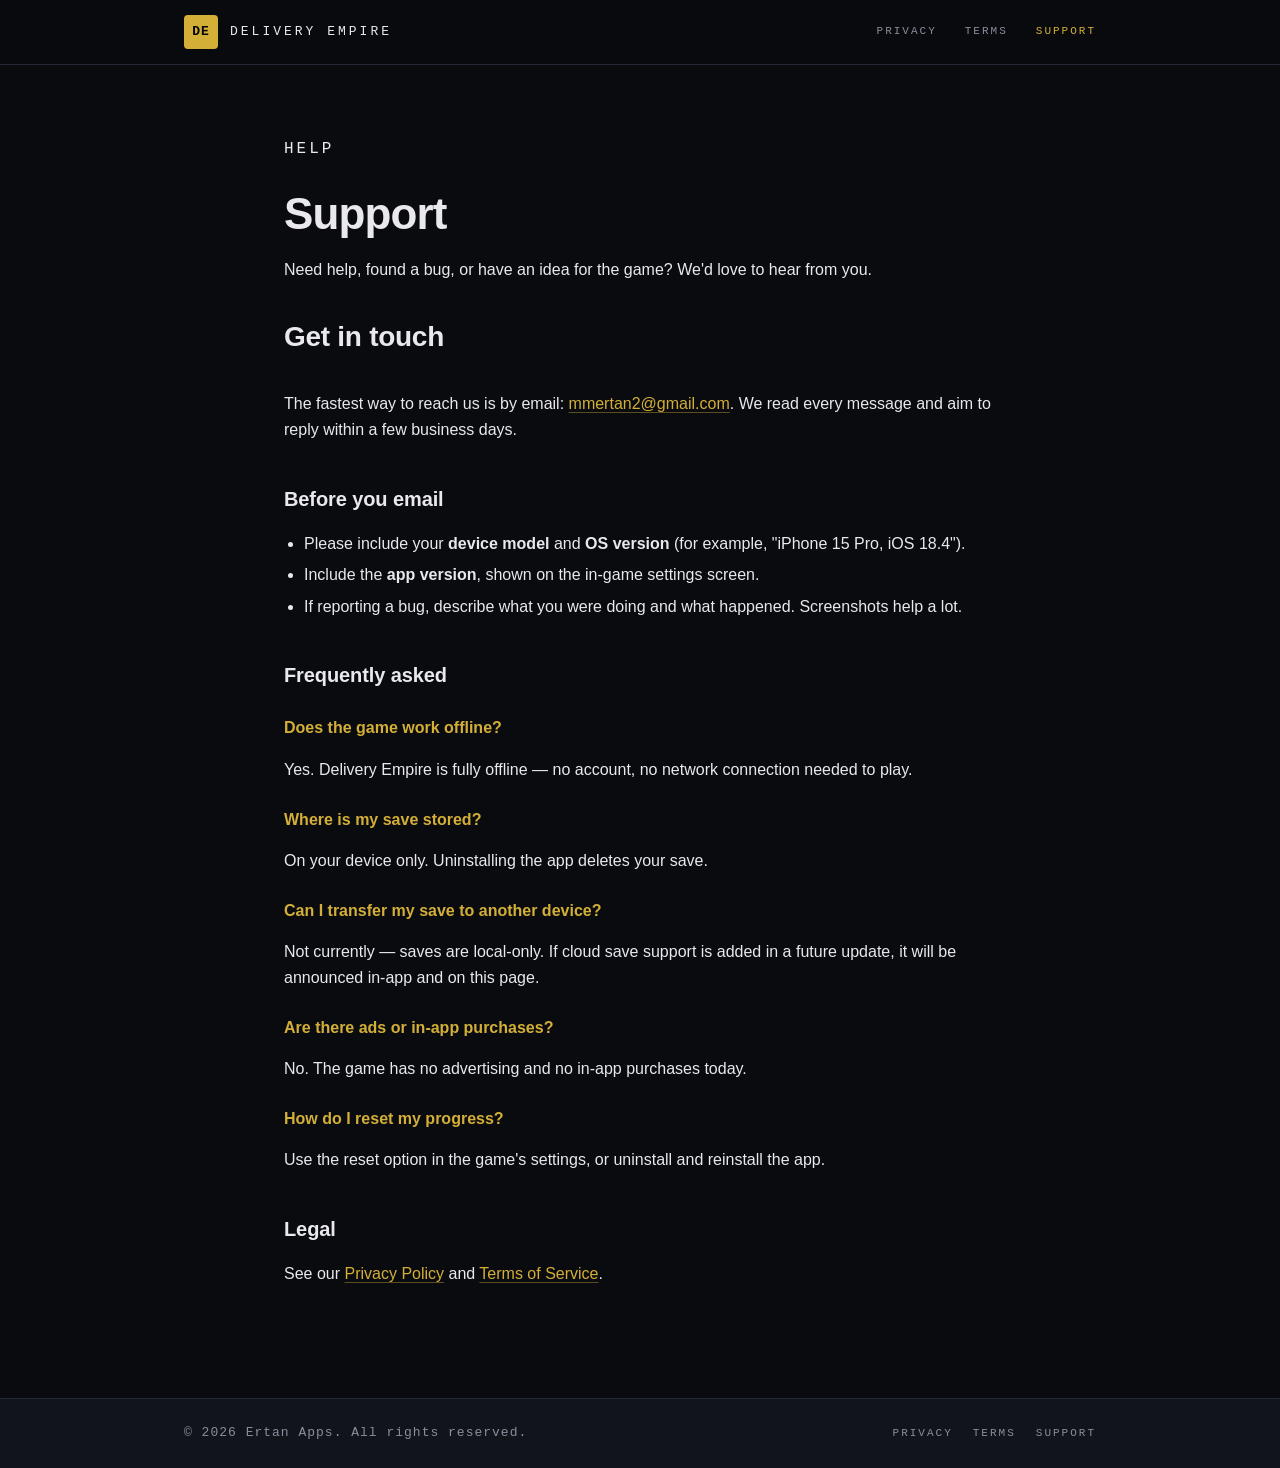
==== support.html @ a55fd9c7 "Initial site: landing, privacy, terms, support" ====
<!DOCTYPE html>
<html lang="en">
<head>
<meta charset="UTF-8">
<meta name="viewport" content="width=device-width, initial-scale=1.0">
<meta name="description" content="Support and contact for Delivery Empire.">
<title>Support — Delivery Empire</title>
<link rel="stylesheet" href="style.css">
</head>
<body>
<header class="site-header">
  <div class="container header-row">
    <a class="brand" href="index.html">
      <span class="brand-mark">DE</span>
      <span class="brand-name">DELIVERY&nbsp;EMPIRE</span>
    </a>
    <nav class="site-nav">
      <a href="privacy.html">Privacy</a>
      <a href="terms.html">Terms</a>
      <a href="support.html" class="active">Support</a>
    </nav>
  </div>
</header>

<main>
  <article class="doc container">
    <p class="eyebrow">HELP</p>
    <h1>Support</h1>
    <p class="lede">
      Need help, found a bug, or have an idea for the game? We'd love to
      hear from you.
    </p>

    <h2>Get in touch</h2>
    <p>
      The fastest way to reach us is by email:
      <a href="mailto:mmertan2@gmail.com">mmertan2@gmail.com</a>.
      We read every message and aim to reply within a few business days.
    </p>

    <h2>Before you email</h2>
    <ul>
      <li>Please include your <strong>device model</strong> and
          <strong>OS version</strong> (for example, "iPhone 15 Pro, iOS 18.4").</li>
      <li>Include the <strong>app version</strong>, shown on the in-game
          settings screen.</li>
      <li>If reporting a bug, describe what you were doing and what
          happened. Screenshots help a lot.</li>
    </ul>

    <h2>Frequently asked</h2>

    <h3>Does the game work offline?</h3>
    <p>Yes. Delivery Empire is fully offline — no account, no network
       connection needed to play.</p>

    <h3>Where is my save stored?</h3>
    <p>On your device only. Uninstalling the app deletes your save.</p>

    <h3>Can I transfer my save to another device?</h3>
    <p>Not currently — saves are local-only. If cloud save support is added
       in a future update, it will be announced in-app and on this page.</p>

    <h3>Are there ads or in-app purchases?</h3>
    <p>No. The game has no advertising and no in-app purchases today.</p>

    <h3>How do I reset my progress?</h3>
    <p>Use the reset option in the game's settings, or uninstall and
       reinstall the app.</p>

    <h2>Legal</h2>
    <p>
      See our <a href="privacy.html">Privacy Policy</a> and
      <a href="terms.html">Terms of Service</a>.
    </p>
  </article>
</main>

<footer class="site-footer">
  <div class="container footer-row">
    <p>&copy; <span id="year"></span> Ertan Apps. All rights reserved.</p>
    <nav>
      <a href="privacy.html">Privacy</a>
      <a href="terms.html">Terms</a>
      <a href="support.html">Support</a>
    </nav>
  </div>
</footer>

<script>document.getElementById('year').textContent = new Date().getFullYear();</script>
</body>
</html>
---- style.css ----
/* Delivery Empire — site stylesheet
   Dark, monospaced, gold-accented to match the in-game design system. */

:root {
  --bg:          #0a0b0f;
  --bg-raised:  #12141b;
  --bg-soft:    #1a1d27;
  --border:     #232836;
  --border-soft:#1a1d27;
  --text:       #e8e8ee;
  --dim:        #8a8e9c;
  --dim-2:      #5a5e6c;
  --gold:       #d4af37;
  --gold-soft:  #b88f1f;
  --purple:     #8a6fd8;
  --red:        #d04a4a;
}

* { box-sizing: border-box; }

html, body {
  margin: 0;
  padding: 0;
  background: var(--bg);
  color: var(--text);
  font-family: -apple-system, BlinkMacSystemFont, "Segoe UI", Roboto, Helvetica, Arial, sans-serif;
  font-size: 16px;
  line-height: 1.6;
  -webkit-font-smoothing: antialiased;
  -moz-osx-font-smoothing: grayscale;
}

body {
  display: flex;
  flex-direction: column;
  min-height: 100vh;
}

main { flex: 1; }

.container {
  max-width: 960px;
  margin: 0 auto;
  padding: 0 24px;
}

/* ---------- Header ---------- */

.site-header {
  border-bottom: 1px solid var(--border);
  background: rgba(10, 11, 15, 0.85);
  backdrop-filter: blur(8px);
  position: sticky;
  top: 0;
  z-index: 10;
}

.header-row {
  display: flex;
  align-items: center;
  justify-content: space-between;
  height: 64px;
}

.brand {
  display: flex;
  align-items: center;
  gap: 12px;
  text-decoration: none;
  color: var(--text);
}

.brand-mark {
  width: 34px;
  height: 34px;
  display: inline-flex;
  align-items: center;
  justify-content: center;
  background: var(--gold);
  color: #000;
  font-family: "SF Mono", Menlo, Consolas, monospace;
  font-weight: 700;
  font-size: 13px;
  letter-spacing: 1px;
  border-radius: 4px;
}

.brand-name {
  font-family: "SF Mono", Menlo, Consolas, monospace;
  font-size: 13px;
  letter-spacing: 3px;
  color: var(--text);
}

.site-nav {
  display: flex;
  gap: 28px;
}

.site-nav a {
  font-family: "SF Mono", Menlo, Consolas, monospace;
  font-size: 11px;
  letter-spacing: 2px;
  text-transform: uppercase;
  color: var(--dim);
  text-decoration: none;
  transition: color 0.15s ease;
}

.site-nav a:hover,
.site-nav a.active {
  color: var(--gold);
}

/* ---------- Hero ---------- */

.hero {
  padding: 96px 0 72px;
  border-bottom: 1px solid var(--border-soft);
  background:
    radial-gradient(ellipse at 20% 0%, rgba(212, 175, 55, 0.08), transparent 60%),
    radial-gradient(ellipse at 80% 100%, rgba(138, 111, 216, 0.06), transparent 60%);
}

.eyebrow {
  font-family: "SF Mono", Menlo, Consolas, monospace;
  font-size: 11px;
  letter-spacing: 3px;
  text-transform: uppercase;
  color: var(--gold);
  margin: 0 0 16px;
}

.hero h1 {
  font-size: clamp(36px, 6vw, 64px);
  line-height: 1.05;
  margin: 0 0 24px;
  letter-spacing: -0.02em;
  font-weight: 700;
}

.lede {
  font-size: 18px;
  color: var(--dim);
  max-width: 640px;
  margin: 0 0 32px;
}

.lede.muted { color: var(--dim); }

.cta-row {
  display: flex;
  flex-wrap: wrap;
  gap: 12px;
  margin-bottom: 24px;
}

.btn {
  display: inline-block;
  padding: 12px 24px;
  font-family: "SF Mono", Menlo, Consolas, monospace;
  font-size: 12px;
  letter-spacing: 2px;
  text-transform: uppercase;
  text-decoration: none;
  border-radius: 4px;
  border: 1px solid transparent;
  transition: background 0.15s ease, border-color 0.15s ease, color 0.15s ease;
  cursor: pointer;
}

.btn-primary {
  background: var(--gold);
  color: #000;
}
.btn-primary:hover { background: var(--gold-soft); }

.btn-ghost {
  background: transparent;
  color: var(--text);
  border-color: var(--border);
}
.btn-ghost:hover { border-color: var(--gold); color: var(--gold); }

.btn-disabled {
  background: var(--bg-soft);
  color: var(--dim-2);
  border-color: var(--border);
  cursor: not-allowed;
}

.platforms {
  font-family: "SF Mono", Menlo, Consolas, monospace;
  font-size: 11px;
  letter-spacing: 3px;
  color: var(--dim-2);
  margin: 24px 0 0;
}

/* ---------- Features ---------- */

.features {
  padding: 80px 0;
  border-bottom: 1px solid var(--border-soft);
}

.features h2,
.download h2,
.doc h1 + p + h2:first-of-type {
  font-size: 28px;
  margin: 0 0 32px;
  letter-spacing: -0.01em;
}

.feature-grid {
  display: grid;
  grid-template-columns: repeat(auto-fit, minmax(260px, 1fr));
  gap: 20px;
}

.feature {
  background: var(--bg-raised);
  border: 1px solid var(--border);
  border-radius: 6px;
  padding: 24px;
  transition: border-color 0.15s ease;
}
.feature:hover { border-color: var(--gold); }

.feature h3 {
  margin: 0 0 8px;
  font-size: 16px;
  color: var(--gold);
  font-family: "SF Mono", Menlo, Consolas, monospace;
  letter-spacing: 1px;
}

.feature p {
  margin: 0;
  color: var(--dim);
  font-size: 14px;
}

/* ---------- Download ---------- */

.download {
  padding: 80px 0;
  text-align: center;
}

/* ---------- Doc pages (privacy, terms, support) ---------- */

.doc {
  max-width: 760px;
  padding-top: 72px;
  padding-bottom: 96px;
}

.doc h1 {
  font-size: clamp(32px, 5vw, 44px);
  margin: 0 0 8px;
  letter-spacing: -0.02em;
}

.doc h2 {
  font-size: 20px;
  margin: 40px 0 12px;
  letter-spacing: -0.005em;
  color: var(--text);
}

.doc h3 {
  font-size: 16px;
  margin: 24px 0 8px;
  color: var(--gold);
}

.doc p,
.doc li {
  color: var(--text);
  font-size: 16px;
}

.doc ul {
  padding-left: 20px;
  color: var(--text);
}

.doc li + li { margin-top: 6px; }

.doc a {
  color: var(--gold);
  text-decoration: underline;
  text-underline-offset: 3px;
  text-decoration-color: rgba(212, 175, 55, 0.4);
}
.doc a:hover { text-decoration-color: var(--gold); }

.doc code {
  font-family: "SF Mono", Menlo, Consolas, monospace;
  background: var(--bg-soft);
  padding: 2px 6px;
  border-radius: 3px;
  font-size: 0.9em;
  color: var(--gold);
}

.muted { color: var(--dim); }

/* ---------- Footer ---------- */

.site-footer {
  border-top: 1px solid var(--border);
  background: var(--bg-raised);
  padding: 24px 0;
  margin-top: auto;
}

.footer-row {
  display: flex;
  flex-wrap: wrap;
  gap: 16px;
  align-items: center;
  justify-content: space-between;
}

.site-footer p {
  margin: 0;
  color: var(--dim);
  font-size: 13px;
  font-family: "SF Mono", Menlo, Consolas, monospace;
  letter-spacing: 1px;
}

.site-footer nav {
  display: flex;
  gap: 20px;
}

.site-footer nav a {
  color: var(--dim);
  text-decoration: none;
  font-family: "SF Mono", Menlo, Consolas, monospace;
  font-size: 11px;
  letter-spacing: 2px;
  text-transform: uppercase;
}
.site-footer nav a:hover { color: var(--gold); }

/* ---------- Small screens ---------- */

@media (max-width: 600px) {
  .header-row { height: 56px; }
  .site-nav { gap: 16px; }
  .site-nav a { font-size: 10px; letter-spacing: 1.5px; }
  .brand-name { display: none; }
  .hero { padding: 64px 0 48px; }
  .features, .download { padding: 56px 0; }
  .doc { padding-top: 48px; padding-bottom: 64px; }
}
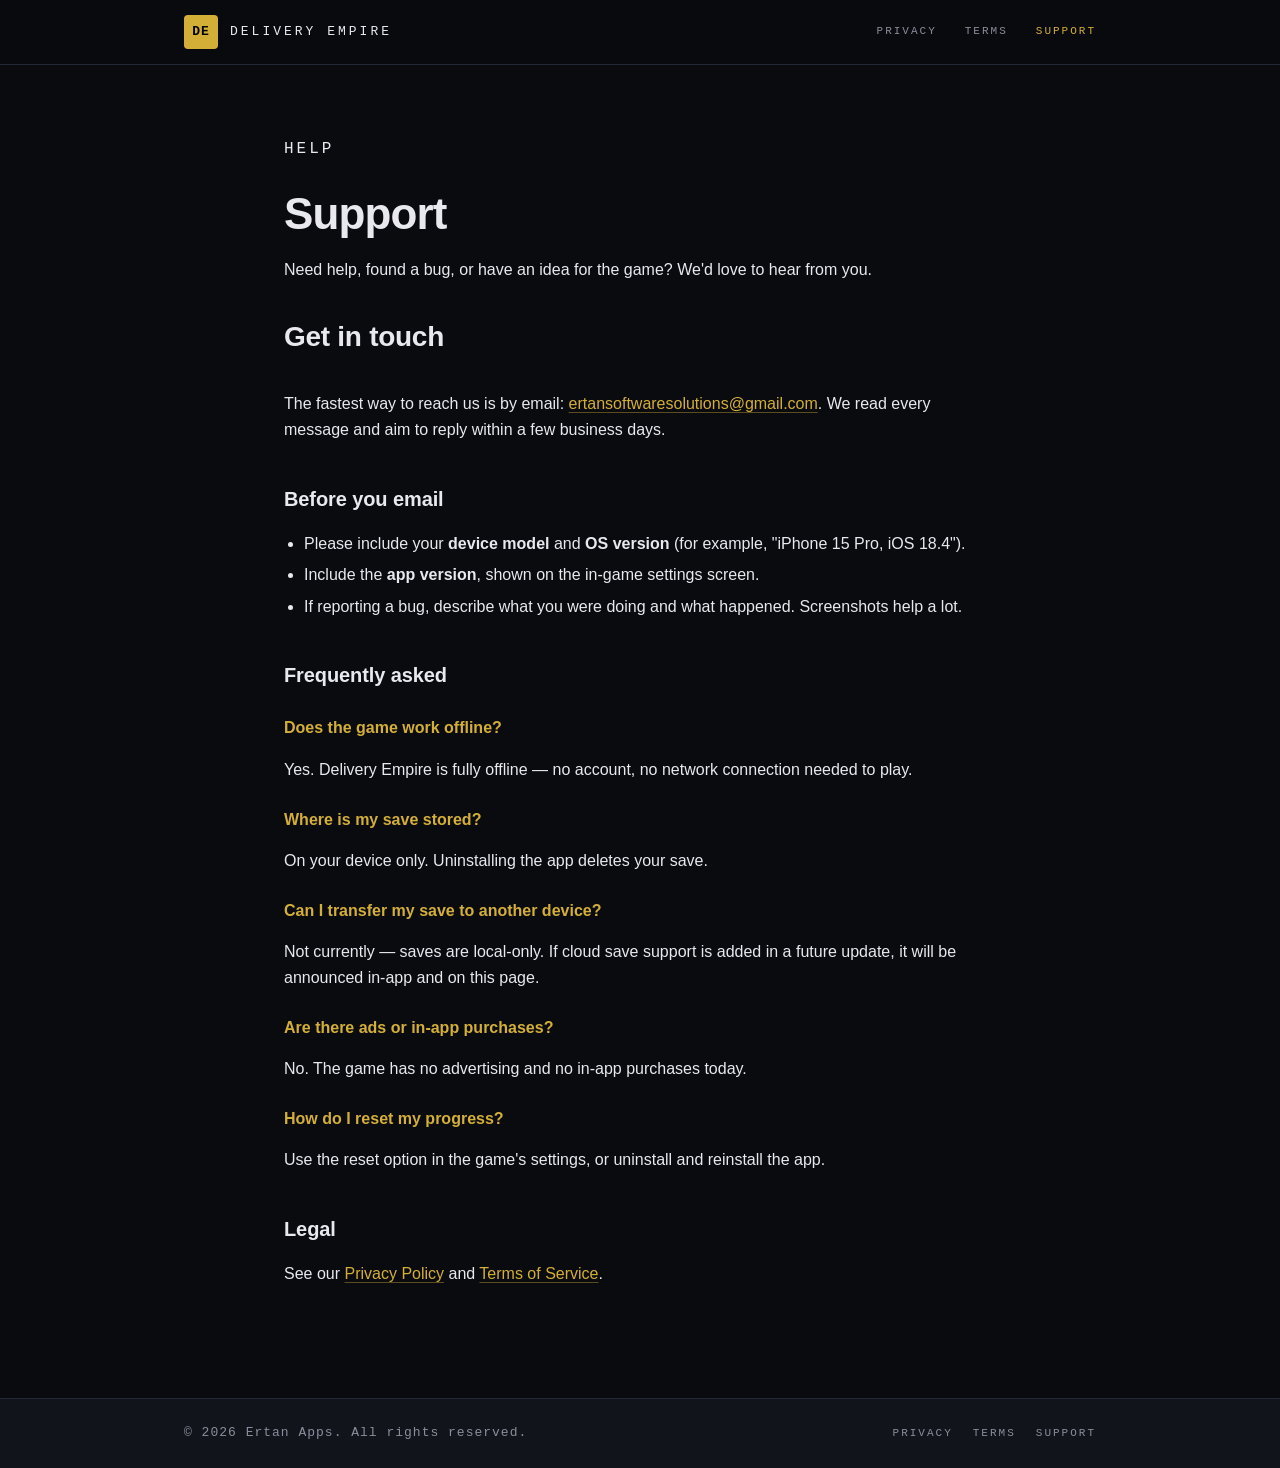
==== commit 9bfdb409: "Update contact email to ertansoftwaresolutions@gmail.com" ====
--- a/support.html
+++ b/support.html
@@ -34,7 +34,7 @@
     <h2>Get in touch</h2>
     <p>
       The fastest way to reach us is by email:
-      <a href="mailto:mmertan2@gmail.com">mmertan2@gmail.com</a>.
+      <a href="mailto:ertansoftwaresolutions@gmail.com">ertansoftwaresolutions@gmail.com</a>.
       We read every message and aim to reply within a few business days.
     </p>
 
